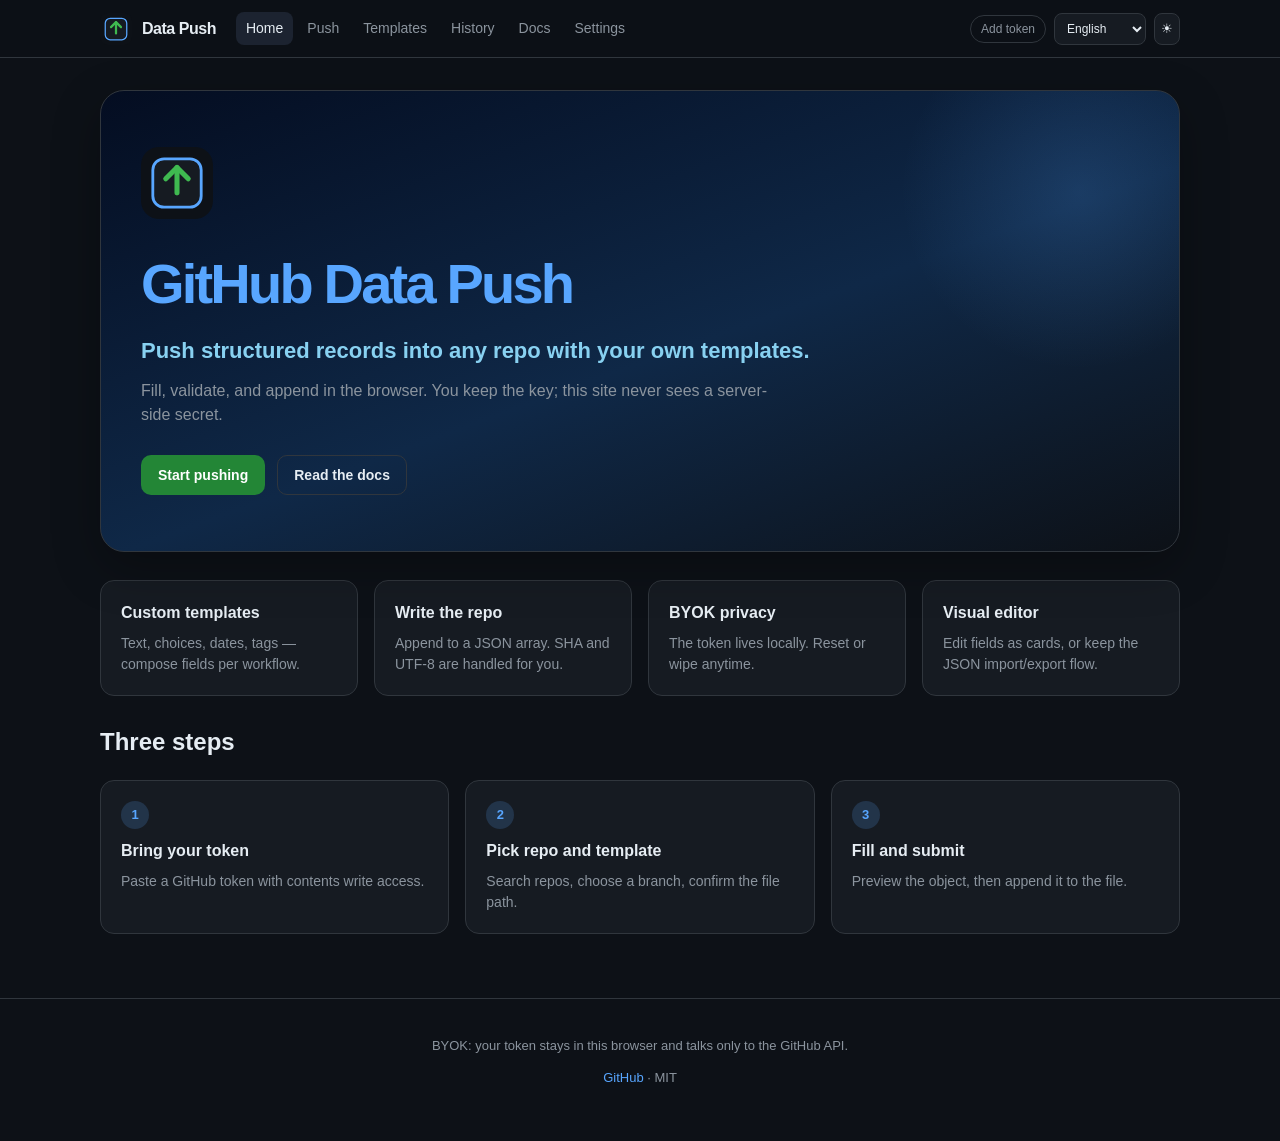
==== index.html @ 57da0928 "Publish Data Push as a BYOK GitHub Pages site. Co-authored-by: Cursor <cursoragent@cursor.com>" ====
<!DOCTYPE html>
<html lang="zh" data-theme="dark">
<head>
  <meta charset="UTF-8" />
  <meta name="viewport" content="width=device-width, initial-scale=1" />
  <title>GitHub Data Push</title>
  <link rel="icon" href="logo.svg" type="image/svg+xml" />
  <link rel="stylesheet" href="css/app.css" />
</head>
<body data-page="home" data-title-key="meta.title">
  <header id="app-header"></header>
  <main class="page">
    <section class="hero">
      <img class="hero-logo" src="logo.svg" alt="" width="72" height="72" />
      <h1 data-i18n="home.title">GitHub Data Push</h1>
      <p class="tagline" data-i18n="home.tagline"></p>
      <p class="lead" data-i18n="home.lead"></p>
      <div class="hero-actions">
        <a class="btn" href="push.html" data-i18n="home.cta"></a>
        <a class="btn btn-ghost" href="docs.html" data-i18n="home.ctaSecondary"></a>
      </div>
    </section>
    <section class="grid-4">
      <article class="card"><h3 data-i18n="home.f1t"></h3><p data-i18n="home.f1d"></p></article>
      <article class="card"><h3 data-i18n="home.f2t"></h3><p data-i18n="home.f2d"></p></article>
      <article class="card"><h3 data-i18n="home.f3t"></h3><p data-i18n="home.f3d"></p></article>
      <article class="card"><h3 data-i18n="home.f4t"></h3><p data-i18n="home.f4d"></p></article>
    </section>
    <h2 data-i18n="home.howTitle"></h2>
    <section class="grid-3">
      <article class="card step"><div class="num">1</div><h3 data-i18n="home.s1t"></h3><p data-i18n="home.s1d"></p></article>
      <article class="card step"><div class="num">2</div><h3 data-i18n="home.s2t"></h3><p data-i18n="home.s2d"></p></article>
      <article class="card step"><div class="num">3</div><h3 data-i18n="home.s3t"></h3><p data-i18n="home.s3d"></p></article>
    </section>
  </main>
  <footer id="app-footer"></footer>
  <script src="js/i18n.js"></script>
  <script src="js/storage.js"></script>
  <script src="js/ui.js"></script>
  <script src="js/github.js"></script>
  <script src="js/templates.js"></script>
  <script src="js/form.js"></script>
  <script src="js/shell.js"></script>
  <script src="js/page-home.js"></script>
</body>
</html>
---- css/app.css ----
:root {
  --bg: #0d1117;
  --bg-elev: #161b22;
  --bg-soft: #1c2330;
  --bg-hero: linear-gradient(160deg, #040d21 0%, #0f2847 55%, #0d1117 100%);
  --border: #30363d;
  --text: #e6edf3;
  --muted: #8b949e;
  --accent: #58a6ff;
  --accent-2: #88d1f1;
  --green: #3fb950;
  --green-btn: #238636;
  --green-hover: #2ea043;
  --danger: #f85149;
  --danger-btn: #da3633;
  --purple: #a371f7;
  --shadow: 0 16px 48px rgba(0, 0, 0, 0.28);
  --radius: 14px;
  --font: -apple-system, BlinkMacSystemFont, "Segoe UI", Helvetica, Arial, "Noto Sans", sans-serif;
  --mono: ui-monospace, SFMono-Regular, Menlo, Consolas, "Liberation Mono", monospace;
}

[data-theme="light"] {
  --bg: #f6f8fa;
  --bg-elev: #ffffff;
  --bg-soft: #eef2f6;
  --bg-hero: linear-gradient(160deg, #dbeafe 0%, #f0f6ff 50%, #f6f8fa 100%);
  --border: #d0d7de;
  --text: #1f2328;
  --muted: #656d76;
  --accent: #0969da;
  --accent-2: #218bff;
  --green: #1a7f37;
  --green-btn: #1f883d;
  --green-hover: #1a7f37;
  --danger: #cf222e;
  --danger-btn: #cf222e;
  --purple: #8250df;
  --shadow: 0 12px 32px rgba(31, 35, 40, 0.08);
}

* { box-sizing: border-box; }

html, body {
  margin: 0;
  min-height: 100%;
  background: var(--bg);
  color: var(--text);
  font-family: var(--font);
  line-height: 1.5;
}

a { color: var(--accent); text-decoration: none; }
a:hover { text-decoration: underline; }

#app-header {
  position: sticky;
  top: 0;
  z-index: 40;
  background: color-mix(in srgb, var(--bg) 86%, transparent);
  backdrop-filter: blur(12px);
  border-bottom: 1px solid var(--border);
}

.nav-inner {
  max-width: 1120px;
  margin: 0 auto;
  padding: 12px 20px;
  display: flex;
  align-items: center;
  gap: 20px;
}

.brand {
  display: flex;
  align-items: center;
  gap: 10px;
  color: var(--text);
  font-weight: 700;
  letter-spacing: -0.03em;
  text-decoration: none;
  flex-shrink: 0;
}

.brand img { border-radius: 8px; }

.nav-links {
  display: flex;
  flex-wrap: wrap;
  gap: 4px;
  flex: 1;
}

.nav-links a {
  color: var(--muted);
  text-decoration: none;
  padding: 6px 10px;
  border-radius: 8px;
  font-size: 14px;
  font-weight: 500;
}

.nav-links a:hover,
.nav-links a.active {
  color: var(--text);
  background: var(--bg-soft);
  text-decoration: none;
}

.nav-tools {
  display: flex;
  align-items: center;
  gap: 8px;
}

.token-chip {
  display: inline-flex;
  align-items: center;
  gap: 6px;
  max-width: 220px;
  overflow: hidden;
  text-overflow: ellipsis;
  white-space: nowrap;
  padding: 4px 10px;
  border-radius: 999px;
  border: 1px solid var(--border);
  color: var(--muted);
  font-size: 12px;
  text-decoration: none;
  flex-shrink: 0;
}

.token-chip.ok { color: var(--green); border-color: color-mix(in srgb, var(--green) 40%, var(--border)); }
.token-chip img { width: 16px; height: 16px; border-radius: 50%; }

.lang-select,
.icon-btn {
  height: 32px;
  border: 1px solid var(--border);
  background: var(--bg-elev);
  color: var(--text);
  border-radius: 8px;
}

.lang-select { padding: 0 8px; font-size: 12px; }

.icon-btn {
  width: 32px;
  cursor: pointer;
}

main.page {
  max-width: 1120px;
  margin: 0 auto;
  padding: 32px 20px 64px;
  min-height: calc(100vh - 140px);
}

.page-head { margin-bottom: 28px; }
.page-head h1 { margin: 0 0 8px; font-size: 32px; letter-spacing: -0.04em; }
.page-head p { margin: 0; color: var(--muted); }

.hero {
  background: var(--bg-hero);
  border: 1px solid var(--border);
  border-radius: 24px;
  padding: 56px 40px;
  box-shadow: var(--shadow);
  position: relative;
  overflow: hidden;
}

.hero::after {
  content: "";
  position: absolute;
  width: 360px;
  height: 360px;
  right: -80px;
  top: -80px;
  border-radius: 50%;
  background: radial-gradient(circle, rgba(88, 166, 255, 0.16), transparent 70%);
  pointer-events: none;
}

.hero-logo { width: 72px; height: 72px; border-radius: 18px; }
.hero h1 { font-size: clamp(36px, 6vw, 56px); margin: 16px 0 8px; letter-spacing: -0.05em; color: var(--accent); }
.hero .tagline { font-size: 22px; font-weight: 600; color: var(--accent-2); margin: 0 0 12px; }
.hero .lead { max-width: 640px; color: var(--muted); margin: 0 0 28px; }
.hero-actions { display: flex; flex-wrap: wrap; gap: 12px; }

.grid-4, .grid-3, .grid-2 { display: grid; gap: 16px; }
.grid-4 { grid-template-columns: repeat(4, 1fr); margin: 28px 0; }
.grid-3 { grid-template-columns: repeat(3, 1fr); }
.grid-2 { grid-template-columns: 1fr 1fr; gap: 20px; }

.card {
  background: var(--bg-elev);
  border: 1px solid var(--border);
  border-radius: var(--radius);
  padding: 20px;
}

.card h3 { margin: 0 0 8px; font-size: 16px; }
.card p { margin: 0; color: var(--muted); font-size: 14px; }

.step { counter-increment: step; }
.step .num {
  width: 28px;
  height: 28px;
  border-radius: 50%;
  background: color-mix(in srgb, var(--accent) 18%, transparent);
  color: var(--accent);
  display: grid;
  place-items: center;
  font-weight: 700;
  margin-bottom: 10px;
  font-size: 13px;
}

.btn, button.btn {
  display: inline-flex;
  align-items: center;
  justify-content: center;
  gap: 8px;
  min-height: 40px;
  padding: 8px 16px;
  border: 1px solid transparent;
  border-radius: 10px;
  font-size: 14px;
  font-weight: 600;
  cursor: pointer;
  text-decoration: none;
  background: var(--green-btn);
  color: #fff;
}

.btn:hover { background: var(--green-hover); text-decoration: none; color: #fff; }
.btn:disabled { opacity: 0.6; cursor: not-allowed; }

.btn-ghost {
  background: transparent;
  color: var(--text);
  border-color: var(--border);
}

.btn-ghost:hover { background: var(--bg-soft); color: var(--text); }

.btn-muted {
  background: var(--bg-soft);
  color: var(--text);
  border-color: var(--border);
}

.btn-danger, button.btn-danger {
  background: var(--danger-btn);
  color: #fff;
}

.btn-wide { width: 100%; }
.btn-sm { min-height: 32px; padding: 4px 10px; font-size: 12px; }

.form-group { margin-bottom: 16px; }
.form-group label, .label {
  display: block;
  margin-bottom: 6px;
  font-size: 13px;
  font-weight: 600;
}

.required { color: var(--danger); }

input, select, textarea {
  width: 100%;
  padding: 10px 12px;
  border: 1px solid var(--border);
  border-radius: 10px;
  background: var(--bg);
  color: var(--text);
  font: inherit;
}

input:focus, select:focus, textarea:focus {
  outline: none;
  border-color: var(--accent);
  box-shadow: 0 0 0 3px color-mix(in srgb, var(--accent) 25%, transparent);
}

textarea { min-height: 120px; resize: vertical; }
textarea.mono, .mono { font-family: var(--mono); font-size: 12px; line-height: 1.5; }

.check-row {
  display: flex;
  align-items: center;
  gap: 8px;
  font-weight: 500;
}

.check-row input { width: auto; }

.radio-group { display: flex; flex-wrap: wrap; gap: 12px 18px; }

.tags-container { display: flex; flex-wrap: wrap; gap: 8px; margin-bottom: 8px; }

.tag {
  display: inline-flex;
  align-items: center;
  gap: 6px;
  background: var(--bg-soft);
  border: 1px solid var(--border);
  border-radius: 999px;
  padding: 4px 10px;
  font-size: 12px;
}

.tag-remove {
  border: 0;
  background: none;
  color: var(--muted);
  cursor: pointer;
  font-size: 14px;
  padding: 0;
}

.combo { position: relative; }
.combo-list {
  position: absolute;
  left: 0;
  right: 0;
  top: calc(100% + 4px);
  max-height: 260px;
  overflow: auto;
  background: var(--bg-elev);
  border: 1px solid var(--border);
  border-radius: 10px;
  box-shadow: var(--shadow);
  z-index: 20;
  display: none;
}

.combo-list.open { display: block; }

.combo-item {
  padding: 8px 12px;
  cursor: pointer;
  font-size: 13px;
}

.combo-item:hover, .combo-item.active { background: var(--bg-soft); }
.combo-item small { color: var(--muted); margin-left: 8px; }

.split {
  display: grid;
  grid-template-columns: 340px 1fr;
  gap: 20px;
  align-items: start;
}

.side-card, .main-card { position: sticky; top: 84px; }
.main-card { position: static; }

.path-box {
  font-family: var(--mono);
  font-size: 12px;
  background: var(--bg);
  border: 1px solid var(--border);
  border-radius: 8px;
  padding: 8px 10px;
  word-break: break-all;
}

.meta-row { display: flex; justify-content: space-between; gap: 12px; font-size: 12px; color: var(--muted); }

.preview-block {
  background: var(--bg);
  border: 1px dashed var(--border);
  border-radius: 10px;
  padding: 12px;
  font-family: var(--mono);
  font-size: 12px;
  white-space: pre-wrap;
  max-height: 280px;
  overflow: auto;
}

.empty-state {
  text-align: center;
  padding: 48px 20px;
}

.empty-state h2 { margin: 0 0 8px; }
.empty-state p { color: var(--muted); }

.toolbar { display: flex; flex-wrap: wrap; gap: 8px; margin-bottom: 16px; }

.tpl-item {
  width: 100%;
  text-align: left;
  background: var(--bg);
  border: 1px solid var(--border);
  color: var(--text);
  border-radius: 10px;
  padding: 10px 12px;
  cursor: pointer;
  margin-bottom: 8px;
}

.tpl-item.active { border-color: var(--accent); background: color-mix(in srgb, var(--accent) 10%, var(--bg)); }
.tpl-item strong { display: block; }
.tpl-item span { color: var(--muted); font-size: 12px; }

.field-card {
  border: 1px solid var(--border);
  border-radius: 12px;
  padding: 12px;
  margin-bottom: 12px;
  background: var(--bg);
}

.field-grid {
  display: grid;
  grid-template-columns: 1fr 1fr;
  gap: 10px;
}

.tabs { display: flex; gap: 8px; margin-bottom: 16px; }

.tab {
  background: transparent;
  color: var(--muted);
  border: 1px solid var(--border);
}

.tab.active { color: var(--text); border-color: var(--accent); background: color-mix(in srgb, var(--accent) 12%, transparent); }

.history-card { margin-bottom: 12px; }
.history-card time { color: var(--muted); font-size: 12px; }
.history-actions { display: flex; flex-wrap: wrap; gap: 8px; margin-top: 12px; }

.docs-layout {
  display: grid;
  grid-template-columns: 220px 1fr;
  gap: 28px;
}

.docs-toc a {
  display: block;
  padding: 6px 0;
  color: var(--muted);
}

.docs-toc a:hover, .docs-toc a.active { color: var(--accent); }

.docs-article h2 { margin-top: 0; }
.docs-article h3 { margin-top: 28px; }
.docs-article pre {
  background: var(--bg);
  border: 1px solid var(--border);
  border-radius: 10px;
  padding: 14px;
  overflow: auto;
  font-family: var(--mono);
  font-size: 12px;
}

.docs-article code { font-family: var(--mono); font-size: 0.92em; }

.user-card {
  display: flex;
  align-items: center;
  gap: 12px;
  margin-top: 12px;
}

.user-card img { width: 40px; height: 40px; border-radius: 50%; }

.token-row { display: flex; gap: 8px; }
.token-row input { flex: 1; }

#app-footer {
  border-top: 1px solid var(--border);
  color: var(--muted);
  font-size: 13px;
}

.footer-inner {
  max-width: 1120px;
  margin: 0 auto;
  padding: 24px 20px 40px;
  text-align: center;
}

.toast {
  position: fixed;
  top: 24px;
  left: 50%;
  transform: translateX(-50%);
  padding: 10px 18px;
  border-radius: 10px;
  background: var(--green-btn);
  color: #fff;
  font-weight: 600;
  font-size: 14px;
  opacity: 0;
  visibility: hidden;
  z-index: 80;
  max-width: min(480px, 90vw);
}

.toast.show { opacity: 1; visibility: visible; }
.toast.error { background: var(--danger-btn); }

.confirm-toast {
  position: fixed;
  inset: 0;
  background: rgba(0, 0, 0, 0.45);
  display: grid;
  place-items: center;
  opacity: 0;
  visibility: hidden;
  z-index: 90;
}

.confirm-toast.show { opacity: 1; visibility: visible; }

.confirm-card {
  background: var(--bg-elev);
  border: 1px solid var(--border);
  border-radius: 14px;
  padding: 20px;
  width: min(360px, 90vw);
}

.confirm-message { margin: 0 0 16px; text-align: center; }
.confirm-buttons { display: flex; justify-content: center; gap: 8px; }

.loading { position: relative; }
.loading::after {
  content: "";
  width: 14px;
  height: 14px;
  border: 2px solid transparent;
  border-top-color: currentColor;
  border-radius: 50%;
  animation: spin 0.8s linear infinite;
}

@keyframes spin { to { transform: rotate(360deg); } }

@media (max-width: 900px) {
  .nav-inner { flex-wrap: wrap; }
  .nav-links { order: 3; width: 100%; }
  .grid-4, .grid-3, .grid-2, .split, .docs-layout, .field-grid { grid-template-columns: 1fr; }
  .hero { padding: 36px 20px; }
  .side-card { position: static; }
}
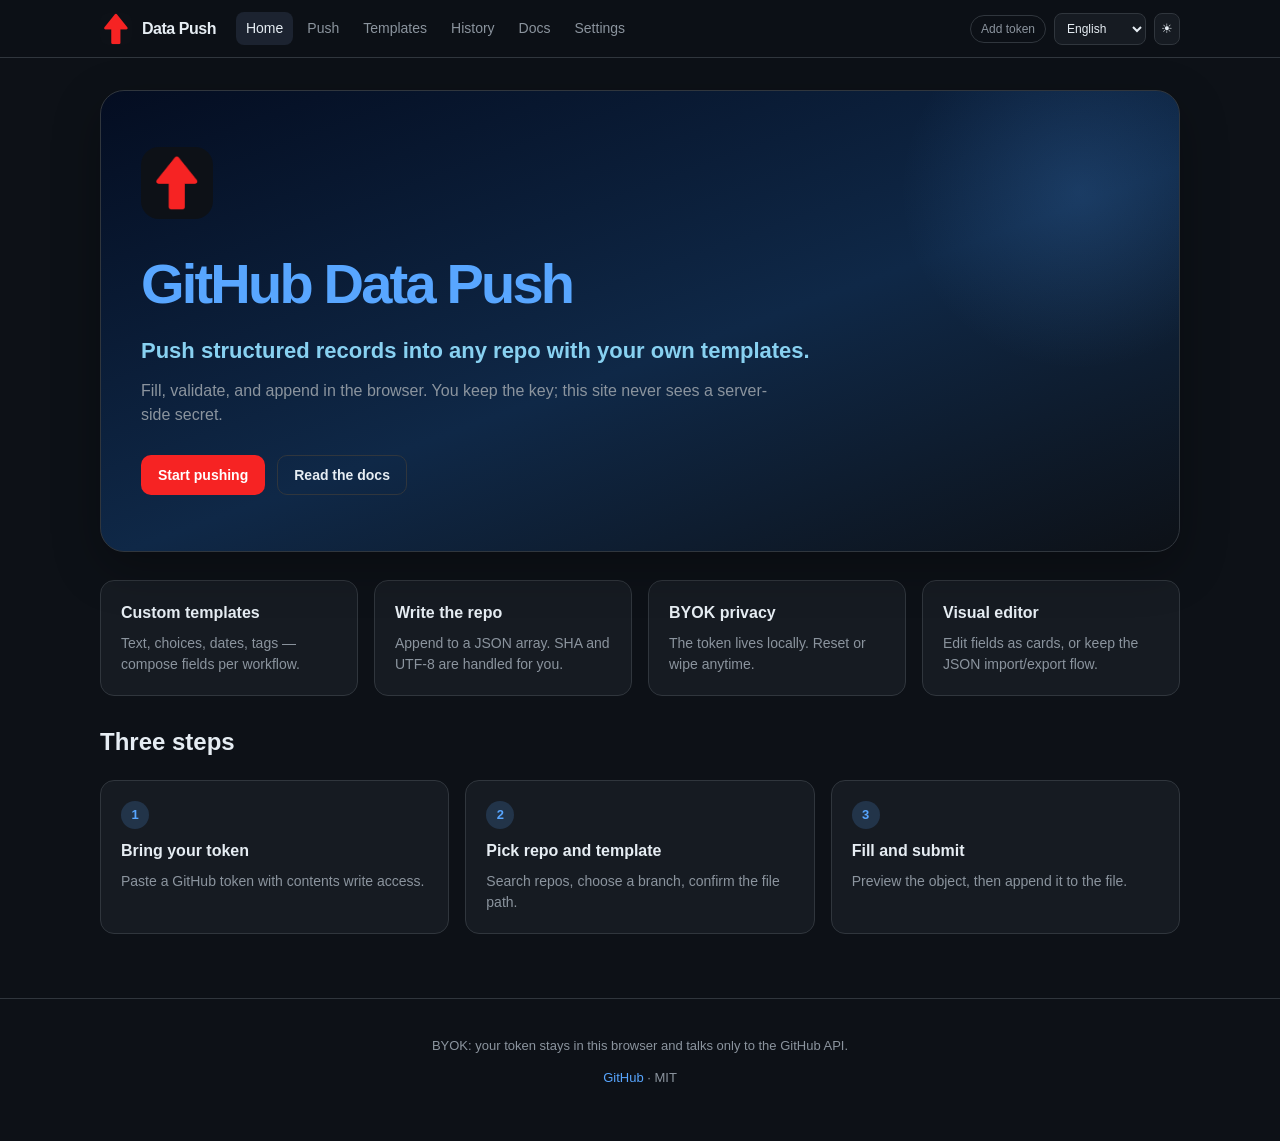
==== commit 89b91b3e: "Use the original red arrow icons and button color. Co-authored-by: Cursor <cursoragent@cursor.com>" ====
--- a/index.html
+++ b/index.html
@@ -4,14 +4,14 @@
   <meta charset="UTF-8" />
   <meta name="viewport" content="width=device-width, initial-scale=1" />
   <title>GitHub Data Push</title>
-  <link rel="icon" href="logo.svg" type="image/svg+xml" />
+  <link rel="icon" href="icons/icon48.png" type="image/png" />
   <link rel="stylesheet" href="css/app.css" />
 </head>
 <body data-page="home" data-title-key="meta.title">
   <header id="app-header"></header>
   <main class="page">
     <section class="hero">
-      <img class="hero-logo" src="logo.svg" alt="" width="72" height="72" />
+      <img class="hero-logo" src="icons/icon128.png" alt="" width="72" height="72" />
       <h1 data-i18n="home.title">GitHub Data Push</h1>
       <p class="tagline" data-i18n="home.tagline"></p>
       <p class="lead" data-i18n="home.lead"></p>
--- a/css/app.css
+++ b/css/app.css
@@ -8,9 +8,9 @@
   --muted: #8b949e;
   --accent: #58a6ff;
   --accent-2: #88d1f1;
-  --green: #3fb950;
-  --green-btn: #238636;
-  --green-hover: #2ea043;
+  --green: #f62323;
+  --green-btn: #f62323;
+  --green-hover: #d91c1c;
   --danger: #f85149;
   --danger-btn: #da3633;
   --purple: #a371f7;
@@ -30,9 +30,9 @@
   --muted: #656d76;
   --accent: #0969da;
   --accent-2: #218bff;
-  --green: #1a7f37;
-  --green-btn: #1f883d;
-  --green-hover: #1a7f37;
+  --green: #d91c1c;
+  --green-btn: #f62323;
+  --green-hover: #d91c1c;
   --danger: #cf222e;
   --danger-btn: #cf222e;
   --purple: #8250df;
@@ -82,7 +82,7 @@
   flex-shrink: 0;
 }
 
-.brand img { border-radius: 8px; }
+.brand img { border-radius: 8px; background: #0d1117; }
 
 .nav-links {
   display: flex;
@@ -182,7 +182,7 @@
   pointer-events: none;
 }
 
-.hero-logo { width: 72px; height: 72px; border-radius: 18px; }
+.hero-logo { width: 72px; height: 72px; border-radius: 18px; background: #0d1117; padding: 8px; }
 .hero h1 { font-size: clamp(36px, 6vw, 56px); margin: 16px 0 8px; letter-spacing: -0.05em; color: var(--accent); }
 .hero .tagline { font-size: 22px; font-weight: 600; color: var(--accent-2); margin: 0 0 12px; }
 .hero .lead { max-width: 640px; color: var(--muted); margin: 0 0 28px; }
@@ -192,6 +192,7 @@
 .grid-4 { grid-template-columns: repeat(4, 1fr); margin: 28px 0; }
 .grid-3 { grid-template-columns: repeat(3, 1fr); }
 .grid-2 { grid-template-columns: 1fr 1fr; gap: 20px; }
+.card-span { grid-column: 1 / -1; }
 
 .card {
   background: var(--bg-elev);
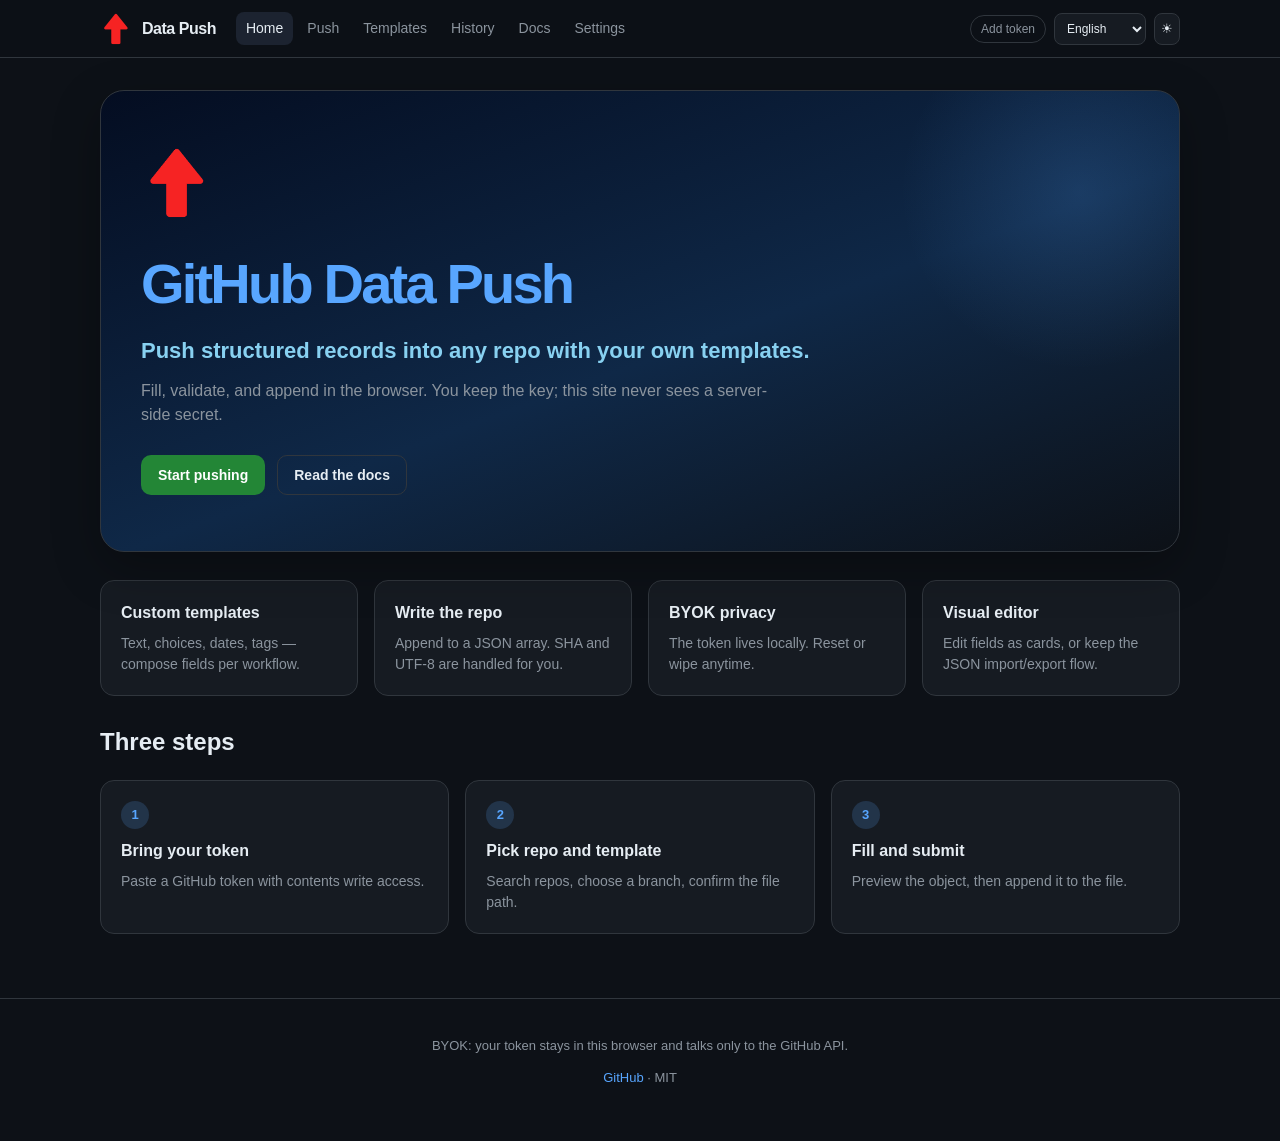
==== commit 813d1893: "Make the red arrow icons transparent, drop the black plate. Co-authored-by: Cursor <cursoragent@curs" ====
--- a/index.html
+++ b/index.html
@@ -4,14 +4,14 @@
   <meta charset="UTF-8" />
   <meta name="viewport" content="width=device-width, initial-scale=1" />
   <title>GitHub Data Push</title>
-  <link rel="icon" href="icons/icon48.png" type="image/png" />
+  <link rel="icon" href="icons/icon48.png?v=2" type="image/png" />
   <link rel="stylesheet" href="css/app.css" />
 </head>
 <body data-page="home" data-title-key="meta.title">
   <header id="app-header"></header>
   <main class="page">
     <section class="hero">
-      <img class="hero-logo" src="icons/icon128.png" alt="" width="72" height="72" />
+      <img class="hero-logo" src="icons/icon128.png?v=2" alt="" width="72" height="72" />
       <h1 data-i18n="home.title">GitHub Data Push</h1>
       <p class="tagline" data-i18n="home.tagline"></p>
       <p class="lead" data-i18n="home.lead"></p>
--- a/css/app.css
+++ b/css/app.css
@@ -8,9 +8,9 @@
   --muted: #8b949e;
   --accent: #58a6ff;
   --accent-2: #88d1f1;
-  --green: #f62323;
-  --green-btn: #f62323;
-  --green-hover: #d91c1c;
+  --green: #3fb950;
+  --green-btn: #238636;
+  --green-hover: #2ea043;
   --danger: #f85149;
   --danger-btn: #da3633;
   --purple: #a371f7;
@@ -30,9 +30,9 @@
   --muted: #656d76;
   --accent: #0969da;
   --accent-2: #218bff;
-  --green: #d91c1c;
-  --green-btn: #f62323;
-  --green-hover: #d91c1c;
+  --green: #1a7f37;
+  --green-btn: #1f883d;
+  --green-hover: #1a7f37;
   --danger: #cf222e;
   --danger-btn: #cf222e;
   --purple: #8250df;
@@ -82,7 +82,7 @@
   flex-shrink: 0;
 }
 
-.brand img { border-radius: 8px; background: #0d1117; }
+.brand img { background: transparent; }
 
 .nav-links {
   display: flex;
@@ -182,7 +182,7 @@
   pointer-events: none;
 }
 
-.hero-logo { width: 72px; height: 72px; border-radius: 18px; background: #0d1117; padding: 8px; }
+.hero-logo { width: 72px; height: 72px; background: transparent; }
 .hero h1 { font-size: clamp(36px, 6vw, 56px); margin: 16px 0 8px; letter-spacing: -0.05em; color: var(--accent); }
 .hero .tagline { font-size: 22px; font-weight: 600; color: var(--accent-2); margin: 0 0 12px; }
 .hero .lead { max-width: 640px; color: var(--muted); margin: 0 0 28px; }
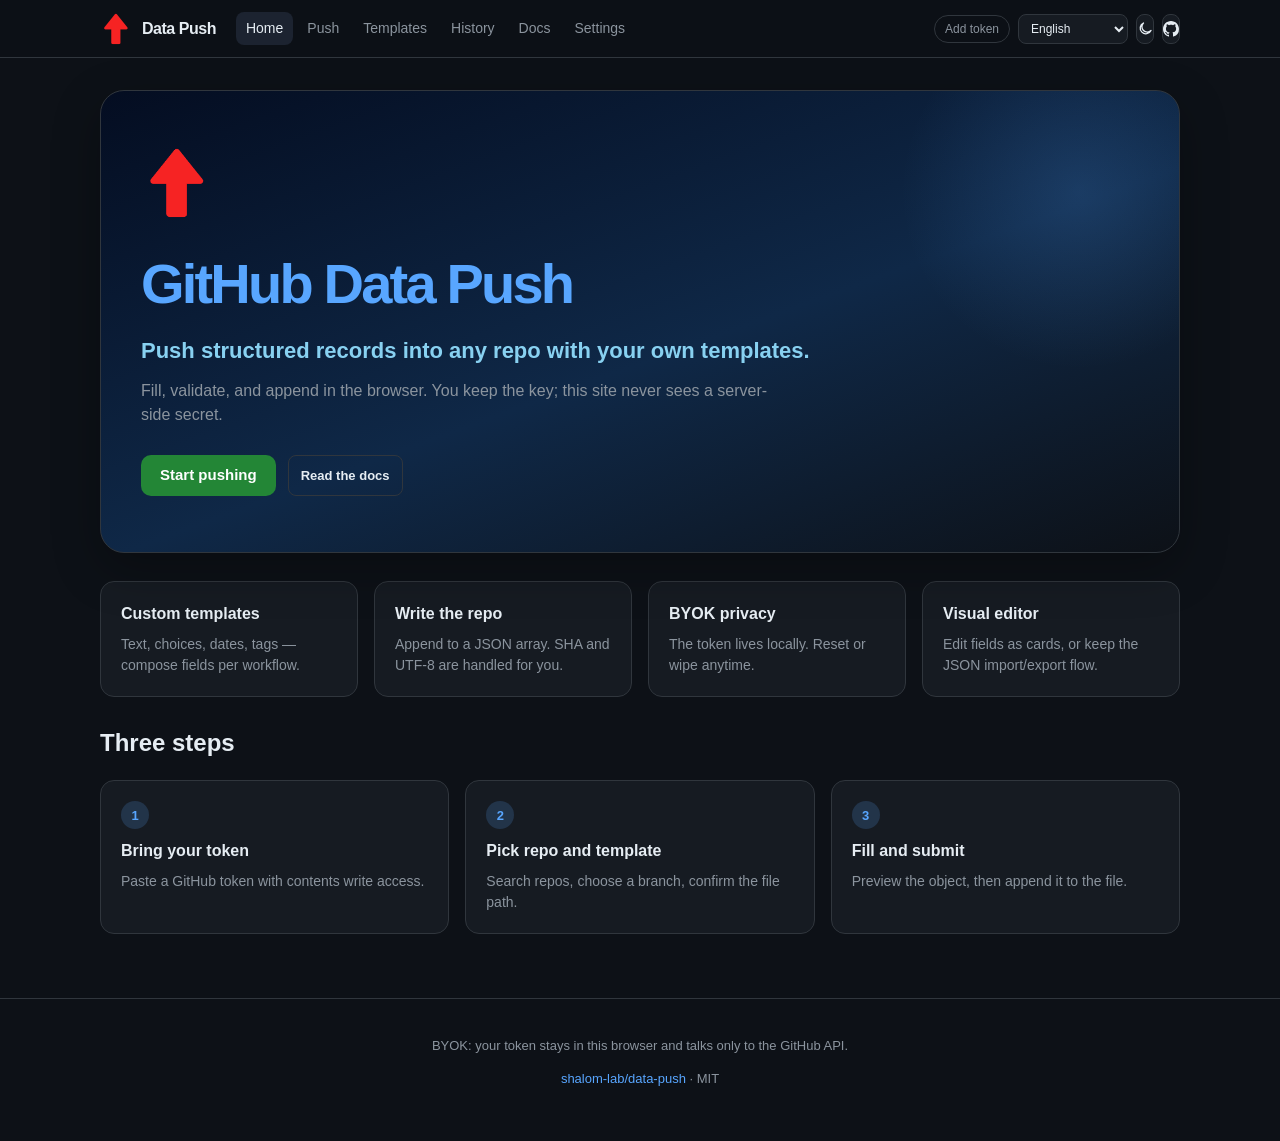
==== commit 7420f480: "Tighten buttons, fix theme icons, and document field types. Co-authored-by: Cursor <cursoragent@curs" ====
--- a/index.html
+++ b/index.html
@@ -16,7 +16,7 @@
       <p class="tagline" data-i18n="home.tagline"></p>
       <p class="lead" data-i18n="home.lead"></p>
       <div class="hero-actions">
-        <a class="btn" href="push.html" data-i18n="home.cta"></a>
+        <a class="btn btn-lg" href="push.html" data-i18n="home.cta"></a>
         <a class="btn btn-ghost" href="docs.html" data-i18n="home.ctaSecondary"></a>
       </div>
     </section>
--- a/css/app.css
+++ b/css/app.css
@@ -135,7 +135,7 @@
 
 .lang-select,
 .icon-btn {
-  height: 32px;
+  height: 30px;
   border: 1px solid var(--border);
   background: var(--bg-elev);
   color: var(--text);
@@ -144,9 +144,20 @@
 
 .lang-select { padding: 0 8px; font-size: 12px; }
 
+a.icon-btn { text-decoration: none; }
+
 .icon-btn {
-  width: 32px;
+  width: 30px;
+  padding: 0;
+  display: inline-flex;
+  align-items: center;
+  justify-content: center;
   cursor: pointer;
+}
+
+.icon-btn:hover {
+  background: var(--bg-soft);
+  color: var(--text);
 }
 
 main.page {
@@ -157,7 +168,7 @@
 }
 
 .page-head { margin-bottom: 28px; }
-.page-head h1 { margin: 0 0 8px; font-size: 32px; letter-spacing: -0.04em; }
+.page-head h1 { margin: 0 0 6px; font-size: 26px; letter-spacing: -0.04em; }
 .page-head p { margin: 0; color: var(--muted); }
 
 .hero {
@@ -222,12 +233,12 @@
   display: inline-flex;
   align-items: center;
   justify-content: center;
-  gap: 8px;
-  min-height: 40px;
-  padding: 8px 16px;
+  gap: 6px;
+  min-height: 32px;
+  padding: 5px 12px;
   border: 1px solid transparent;
-  border-radius: 10px;
-  font-size: 14px;
+  border-radius: 8px;
+  font-size: 13px;
   font-weight: 600;
   cursor: pointer;
   text-decoration: none;
@@ -258,7 +269,8 @@
 }
 
 .btn-wide { width: 100%; }
-.btn-sm { min-height: 32px; padding: 4px 10px; font-size: 12px; }
+.btn-sm { min-height: 28px; padding: 3px 8px; font-size: 12px; }
+.btn-lg { min-height: 40px; padding: 8px 18px; font-size: 15px; border-radius: 10px; }
 
 .form-group { margin-bottom: 16px; }
 .form-group label, .label {
@@ -391,7 +403,7 @@
 .empty-state h2 { margin: 0 0 8px; }
 .empty-state p { color: var(--muted); }
 
-.toolbar { display: flex; flex-wrap: wrap; gap: 8px; margin-bottom: 16px; }
+.toolbar { display: flex; flex-wrap: wrap; gap: 6px; margin-bottom: 14px; align-items: center; }
 
 .tpl-item {
   width: 100%;
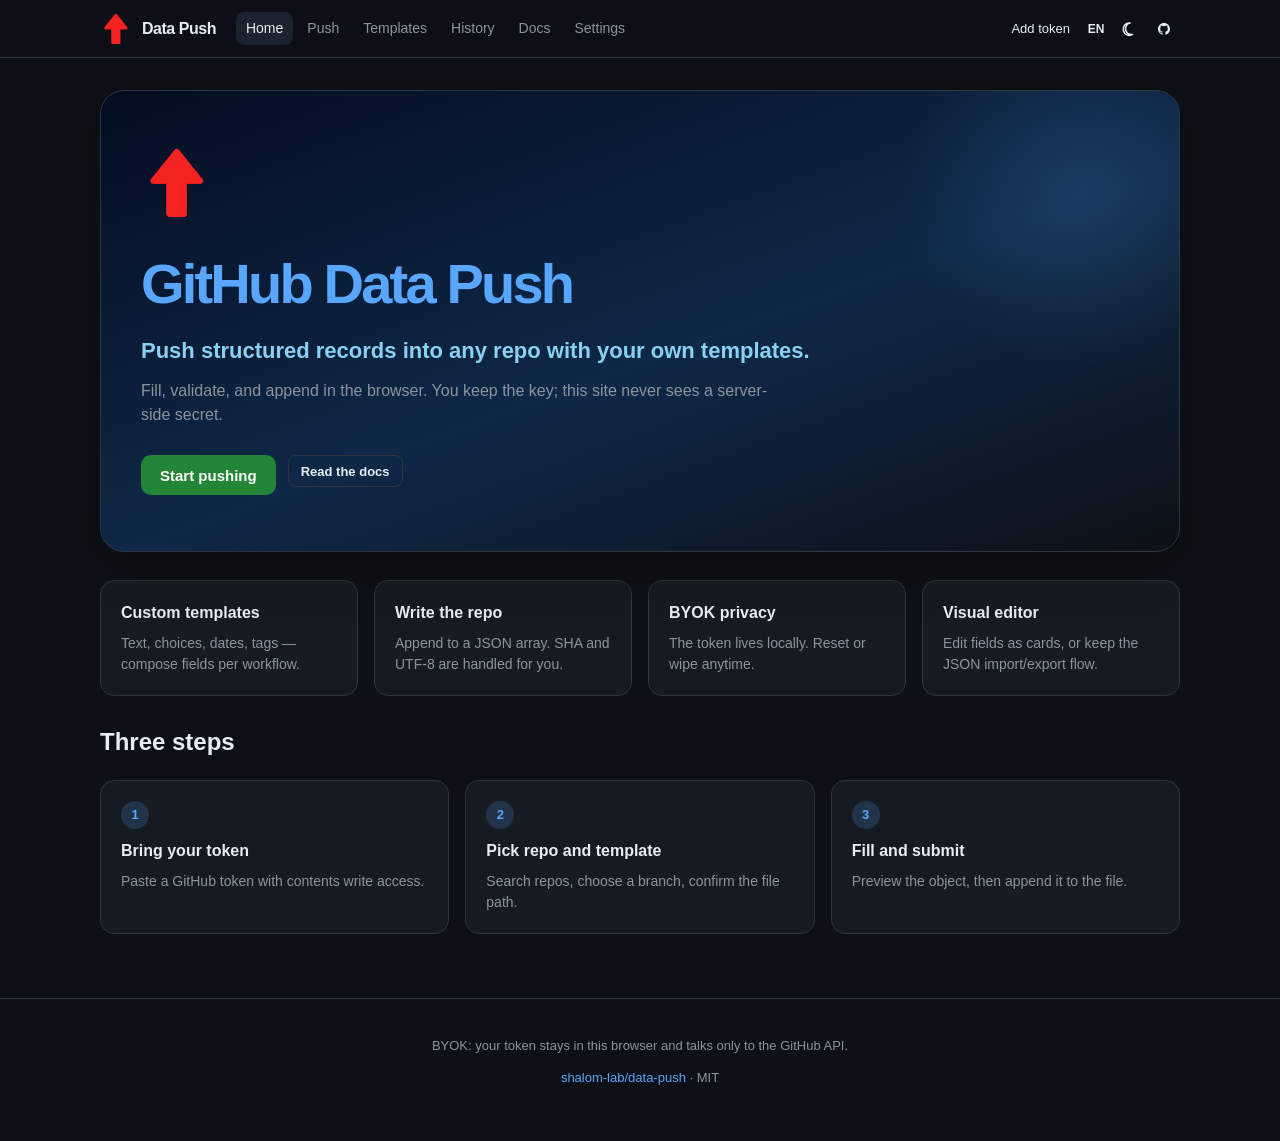
==== commit c0928460: "Restyle header actions as a flat, even icon group. Co-authored-by: Cursor <cursoragent@cursor.com>" ====
--- a/index.html
+++ b/index.html
@@ -5,7 +5,7 @@
   <meta name="viewport" content="width=device-width, initial-scale=1" />
   <title>GitHub Data Push</title>
   <link rel="icon" href="icons/icon48.png?v=2" type="image/png" />
-  <link rel="stylesheet" href="css/app.css" />
+  <link rel="stylesheet" href="css/app.css?v=4" />
 </head>
 <body data-page="home" data-title-key="meta.title">
   <header id="app-header"></header>
--- a/css/app.css
+++ b/css/app.css
@@ -16,6 +16,8 @@
   --purple: #a371f7;
   --shadow: 0 16px 48px rgba(0, 0, 0, 0.28);
   --radius: 14px;
+  --ctrl: 32px;
+  --icon: 16px;
   --font: -apple-system, BlinkMacSystemFont, "Segoe UI", Helvetica, Arial, "Noto Sans", sans-serif;
   --mono: ui-monospace, SFMono-Regular, Menlo, Consolas, "Liberation Mono", monospace;
 }
@@ -107,58 +109,102 @@
   text-decoration: none;
 }
 
-.nav-tools {
+.nav-right {
   display: flex;
   align-items: center;
+  gap: 10px;
+  flex-shrink: 0;
+}
+
+.user-link {
+  display: inline-flex;
+  align-items: center;
   gap: 8px;
-}
-
-.token-chip {
+  height: 32px;
+  max-width: 160px;
+  overflow: hidden;
+  color: var(--text);
+  font-size: 13px;
+  font-weight: 500;
+  text-decoration: none;
+}
+
+.user-link:hover { color: var(--accent); text-decoration: none; }
+.user-link img { width: 22px; height: 22px; border-radius: 50%; flex-shrink: 0; }
+
+.icon-group {
+  display: flex;
+  align-items: center;
+  gap: 2px;
+}
+
+.lang-menu { position: relative; }
+
+a.icon-btn,
+button.icon-btn {
+  box-sizing: border-box;
+  width: 32px;
+  height: 32px;
+  min-width: 32px;
+  padding: 0;
+  margin: 0;
   display: inline-flex;
   align-items: center;
-  gap: 6px;
-  max-width: 220px;
-  overflow: hidden;
-  text-overflow: ellipsis;
-  white-space: nowrap;
-  padding: 4px 10px;
-  border-radius: 999px;
-  border: 1px solid var(--border);
-  color: var(--muted);
+  justify-content: center;
+  border: 0;
+  border-radius: 8px;
+  background: transparent;
+  color: var(--text);
+  font: inherit;
   font-size: 12px;
+  font-weight: 600;
+  line-height: 0;
+  appearance: none;
   text-decoration: none;
-  flex-shrink: 0;
-}
-
-.token-chip.ok { color: var(--green); border-color: color-mix(in srgb, var(--green) 40%, var(--border)); }
-.token-chip img { width: 16px; height: 16px; border-radius: 50%; }
-
-.lang-select,
-.icon-btn {
-  height: 30px;
-  border: 1px solid var(--border);
-  background: var(--bg-elev);
-  color: var(--text);
-  border-radius: 8px;
-}
-
-.lang-select { padding: 0 8px; font-size: 12px; }
-
-a.icon-btn { text-decoration: none; }
-
-.icon-btn {
-  width: 30px;
-  padding: 0;
-  display: inline-flex;
-  align-items: center;
-  justify-content: center;
   cursor: pointer;
+}
+
+.icon-btn svg {
+  width: 18px;
+  height: 18px;
+  display: block;
 }
 
 .icon-btn:hover {
   background: var(--bg-soft);
   color: var(--text);
-}
+  text-decoration: none;
+}
+
+.lang-pop {
+  position: absolute;
+  right: 0;
+  top: calc(100% + 6px);
+  min-width: 148px;
+  padding: 4px;
+  background: var(--bg-elev);
+  border: 1px solid var(--border);
+  border-radius: 10px;
+  box-shadow: var(--shadow);
+  z-index: 60;
+}
+
+.lang-opt {
+  display: block;
+  width: 100%;
+  text-align: left;
+  padding: 8px 10px;
+  border: 0;
+  border-radius: 6px;
+  background: none;
+  color: var(--text);
+  font: inherit;
+  font-size: 13px;
+  cursor: pointer;
+}
+
+.lang-opt:hover,
+.lang-opt.active { background: var(--bg-soft); }
 
 main.page {
   max-width: 1120px;
@@ -234,12 +280,15 @@
   align-items: center;
   justify-content: center;
   gap: 6px;
-  min-height: 32px;
-  padding: 5px 12px;
+  box-sizing: border-box;
+  height: var(--ctrl);
+  min-height: var(--ctrl);
+  padding: 0 12px;
   border: 1px solid transparent;
   border-radius: 8px;
   font-size: 13px;
   font-weight: 600;
+  line-height: 1;
   cursor: pointer;
   text-decoration: none;
   background: var(--green-btn);
@@ -269,8 +318,8 @@
 }
 
 .btn-wide { width: 100%; }
-.btn-sm { min-height: 28px; padding: 3px 8px; font-size: 12px; }
-.btn-lg { min-height: 40px; padding: 8px 18px; font-size: 15px; border-radius: 10px; }
+.btn-sm { height: 28px; min-height: 28px; padding: 0 8px; font-size: 12px; }
+.btn-lg { height: 40px; min-height: 40px; padding: 0 18px; font-size: 15px; border-radius: 10px; }
 
 .form-group { margin-bottom: 16px; }
 .form-group label, .label {
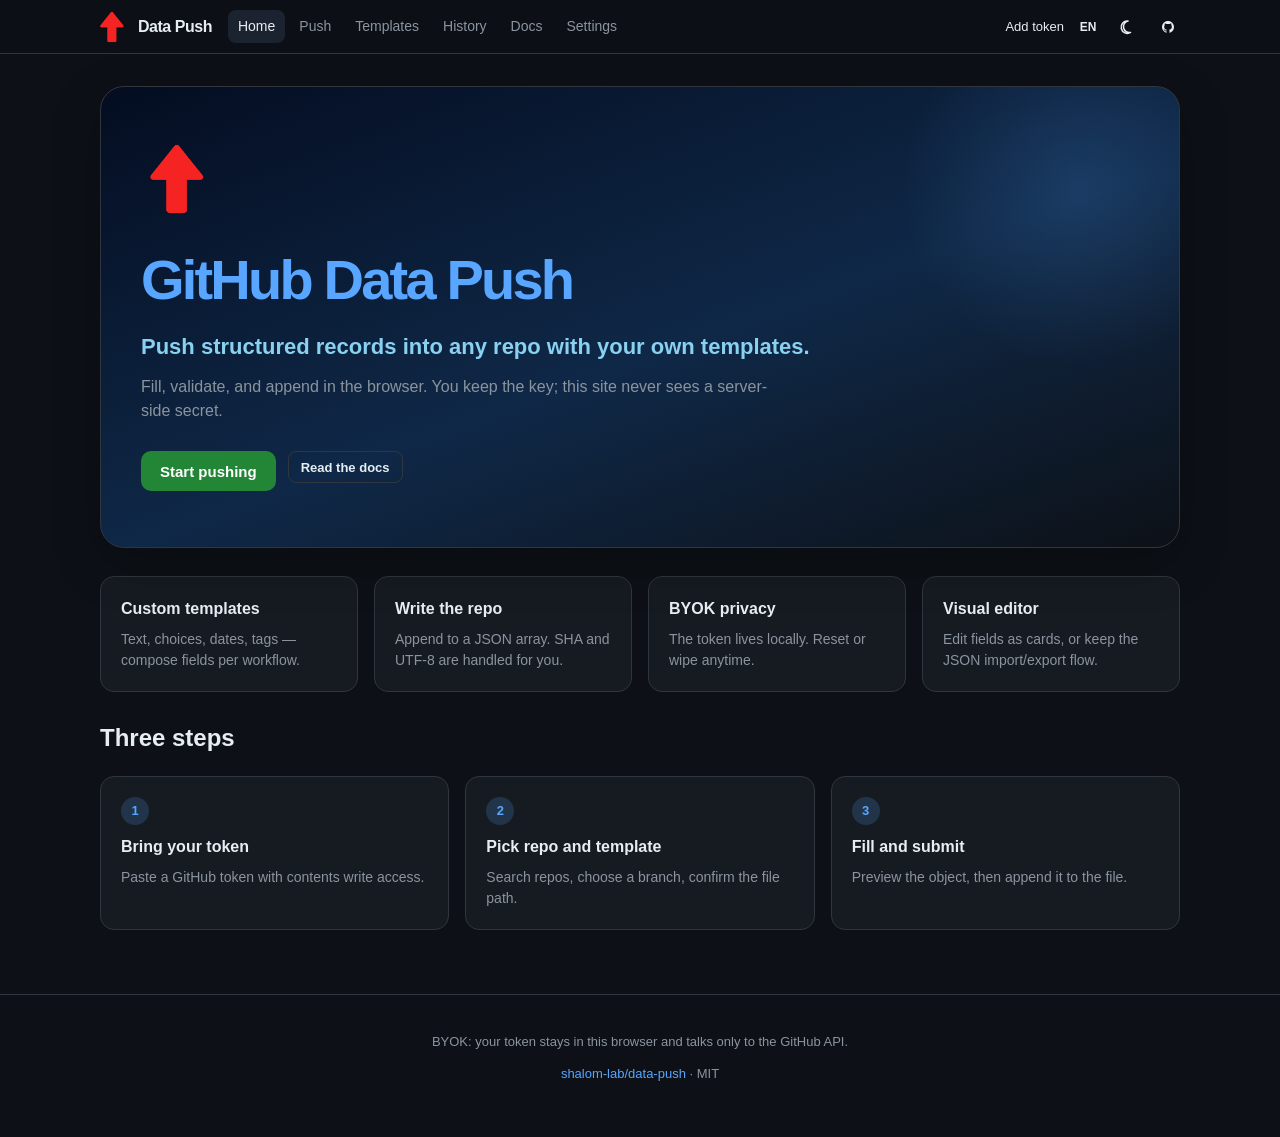
==== commit 0cb2f672: "Keep the Pages header intact when CSS is stale or the window is narrow. Co-authored-by: Cursor <curs" ====
--- a/index.html
+++ b/index.html
@@ -5,7 +5,8 @@
   <meta name="viewport" content="width=device-width, initial-scale=1" />
   <title>GitHub Data Push</title>
   <link rel="icon" href="icons/icon48.png?v=2" type="image/png" />
-  <link rel="stylesheet" href="css/app.css?v=4" />
+  <style>#app-header .nav-inner{display:flex;align-items:center;gap:16px;flex-wrap:nowrap;max-width:1120px;margin:0 auto;padding:10px 16px}#app-header .nav-links{display:flex;flex:1;gap:4px;flex-wrap:nowrap;min-width:0;overflow:auto}#app-header .nav-right,#app-header .icon-group{display:flex;align-items:center;gap:8px;flex-shrink:0}#app-header .user-link{display:inline-flex;align-items:center;gap:8px;height:32px;color:inherit;text-decoration:none}#app-header .user-link img{width:22px;height:22px;border-radius:50%;object-fit:cover}#app-header .icon-btn{box-sizing:border-box;width:32px;height:32px;padding:0;border:0;border-radius:8px;background:transparent;display:inline-flex;align-items:center;justify-content:center}</style>
+  <link rel="stylesheet" href="css/app.css?v=5" />
 </head>
 <body data-page="home" data-title-key="meta.title">
   <header id="app-header"></header>
@@ -34,13 +35,13 @@
     </section>
   </main>
   <footer id="app-footer"></footer>
-  <script src="js/i18n.js"></script>
-  <script src="js/storage.js"></script>
-  <script src="js/ui.js"></script>
-  <script src="js/github.js"></script>
-  <script src="js/templates.js"></script>
-  <script src="js/form.js"></script>
-  <script src="js/shell.js"></script>
-  <script src="js/page-home.js"></script>
+  <script src="js/i18n.js?v=5"></script>
+  <script src="js/storage.js?v=5"></script>
+  <script src="js/ui.js?v=5"></script>
+  <script src="js/github.js?v=5"></script>
+  <script src="js/templates.js?v=5"></script>
+  <script src="js/form.js?v=5"></script>
+  <script src="js/shell.js?v=5"></script>
+  <script src="js/page-home.js?v=5"></script>
 </body>
 </html>
--- a/css/app.css
+++ b/css/app.css
@@ -71,6 +71,7 @@
   display: flex;
   align-items: center;
   gap: 20px;
+  flex-wrap: nowrap;
 }
 
 .brand {
@@ -88,9 +89,11 @@
 
 .nav-links {
   display: flex;
-  flex-wrap: wrap;
+  flex-wrap: nowrap;
   gap: 4px;
   flex: 1;
+  min-width: 0;
+  overflow-x: auto;
 }
 
 .nav-links a {
@@ -609,8 +612,9 @@
 @keyframes spin { to { transform: rotate(360deg); } }
 
 @media (max-width: 900px) {
-  .nav-inner { flex-wrap: wrap; }
-  .nav-links { order: 3; width: 100%; }
+  .nav-inner { flex-wrap: nowrap; gap: 10px; }
+  .nav-links { overflow-x: auto; }
+  .user-link span { display: none; }
   .grid-4, .grid-3, .grid-2, .split, .docs-layout, .field-grid { grid-template-columns: 1fr; }
   .hero { padding: 36px 20px; }
   .side-card { position: static; }
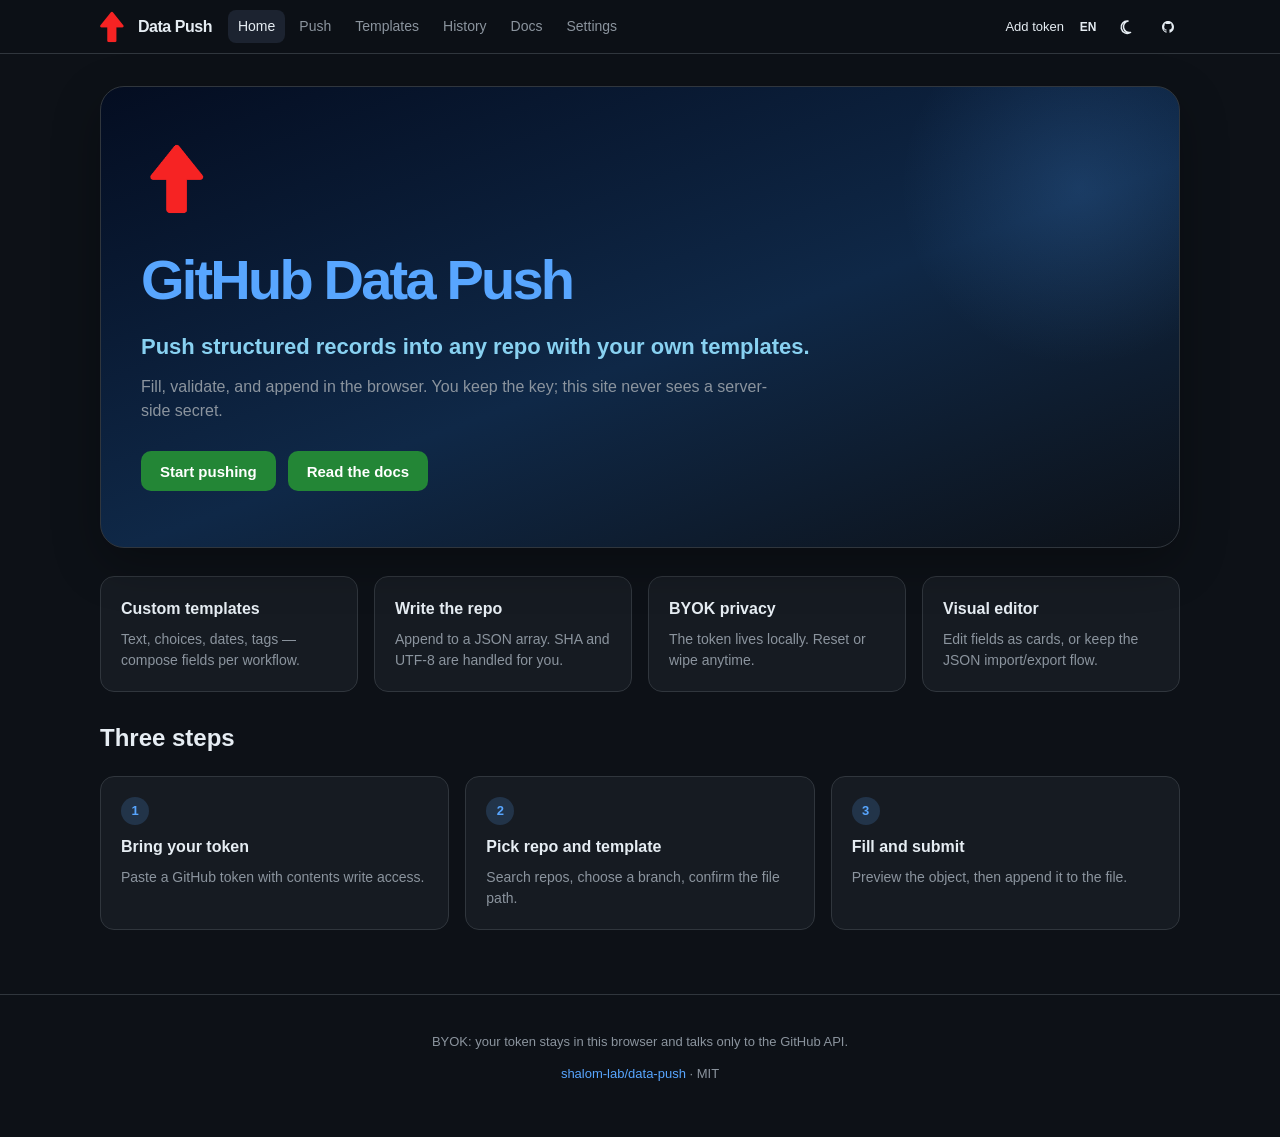
==== commit f1b29f18: "Unify button height and padding across links and native buttons. Co-authored-by: Cursor <cursoragent" ====
--- a/index.html
+++ b/index.html
@@ -6,7 +6,7 @@
   <title>GitHub Data Push</title>
   <link rel="icon" href="icons/icon48.png?v=2" type="image/png" />
   <style>#app-header .nav-inner{display:flex;align-items:center;gap:16px;flex-wrap:nowrap;max-width:1120px;margin:0 auto;padding:10px 16px}#app-header .nav-links{display:flex;flex:1;gap:4px;flex-wrap:nowrap;min-width:0;overflow:auto}#app-header .nav-right,#app-header .icon-group{display:flex;align-items:center;gap:8px;flex-shrink:0}#app-header .user-link{display:inline-flex;align-items:center;gap:8px;height:32px;color:inherit;text-decoration:none}#app-header .user-link img{width:22px;height:22px;border-radius:50%;object-fit:cover}#app-header .icon-btn{box-sizing:border-box;width:32px;height:32px;padding:0;border:0;border-radius:8px;background:transparent;display:inline-flex;align-items:center;justify-content:center}</style>
-  <link rel="stylesheet" href="css/app.css?v=5" />
+  <link rel="stylesheet" href="css/app.css?v=6" />
 </head>
 <body data-page="home" data-title-key="meta.title">
   <header id="app-header"></header>
@@ -18,7 +18,7 @@
       <p class="lead" data-i18n="home.lead"></p>
       <div class="hero-actions">
         <a class="btn btn-lg" href="push.html" data-i18n="home.cta"></a>
-        <a class="btn btn-ghost" href="docs.html" data-i18n="home.ctaSecondary"></a>
+        <a class="btn btn-lg btn-ghost" href="docs.html" data-i18n="home.ctaSecondary"></a>
       </div>
     </section>
     <section class="grid-4">
--- a/css/app.css
+++ b/css/app.css
@@ -278,20 +278,27 @@
   font-size: 13px;
 }
 
-.btn, button.btn {
+.btn,
+a.btn,
+button.btn {
   display: inline-flex;
   align-items: center;
   justify-content: center;
   gap: 6px;
   box-sizing: border-box;
+  appearance: none;
+  -webkit-appearance: none;
   height: var(--ctrl);
   min-height: var(--ctrl);
   padding: 0 12px;
   border: 1px solid transparent;
   border-radius: 8px;
+  font: inherit;
   font-size: 13px;
   font-weight: 600;
   line-height: 1;
+  white-space: nowrap;
+  vertical-align: middle;
   cursor: pointer;
   text-decoration: none;
   background: var(--green-btn);
@@ -315,14 +322,44 @@
   border-color: var(--border);
 }
 
-.btn-danger, button.btn-danger {
+.btn-danger,
+a.btn-danger,
+button.btn-danger {
   background: var(--danger-btn);
   color: #fff;
 }
 
+.btn-danger:hover {
+  background: color-mix(in srgb, var(--danger-btn) 84%, #000);
+  color: #fff;
+}
+
 .btn-wide { width: 100%; }
-.btn-sm { height: 28px; min-height: 28px; padding: 0 8px; font-size: 12px; }
-.btn-lg { height: 40px; min-height: 40px; padding: 0 18px; font-size: 15px; border-radius: 10px; }
+
+.btn.btn-sm,
+a.btn-sm,
+button.btn-sm {
+  height: 28px;
+  min-height: 28px;
+  padding: 0 10px;
+  font-size: 12px;
+}
+
+.btn.btn-lg,
+a.btn-lg,
+button.btn-lg {
+  height: 40px;
+  min-height: 40px;
+  padding: 0 18px;
+  font-size: 15px;
+  border-radius: 10px;
+}
+
+.toolbar .btn,
+.history-actions .btn,
+.hero-actions .btn {
+  min-width: 88px;
+}
 
 .form-group { margin-bottom: 16px; }
 .form-group label, .label {
